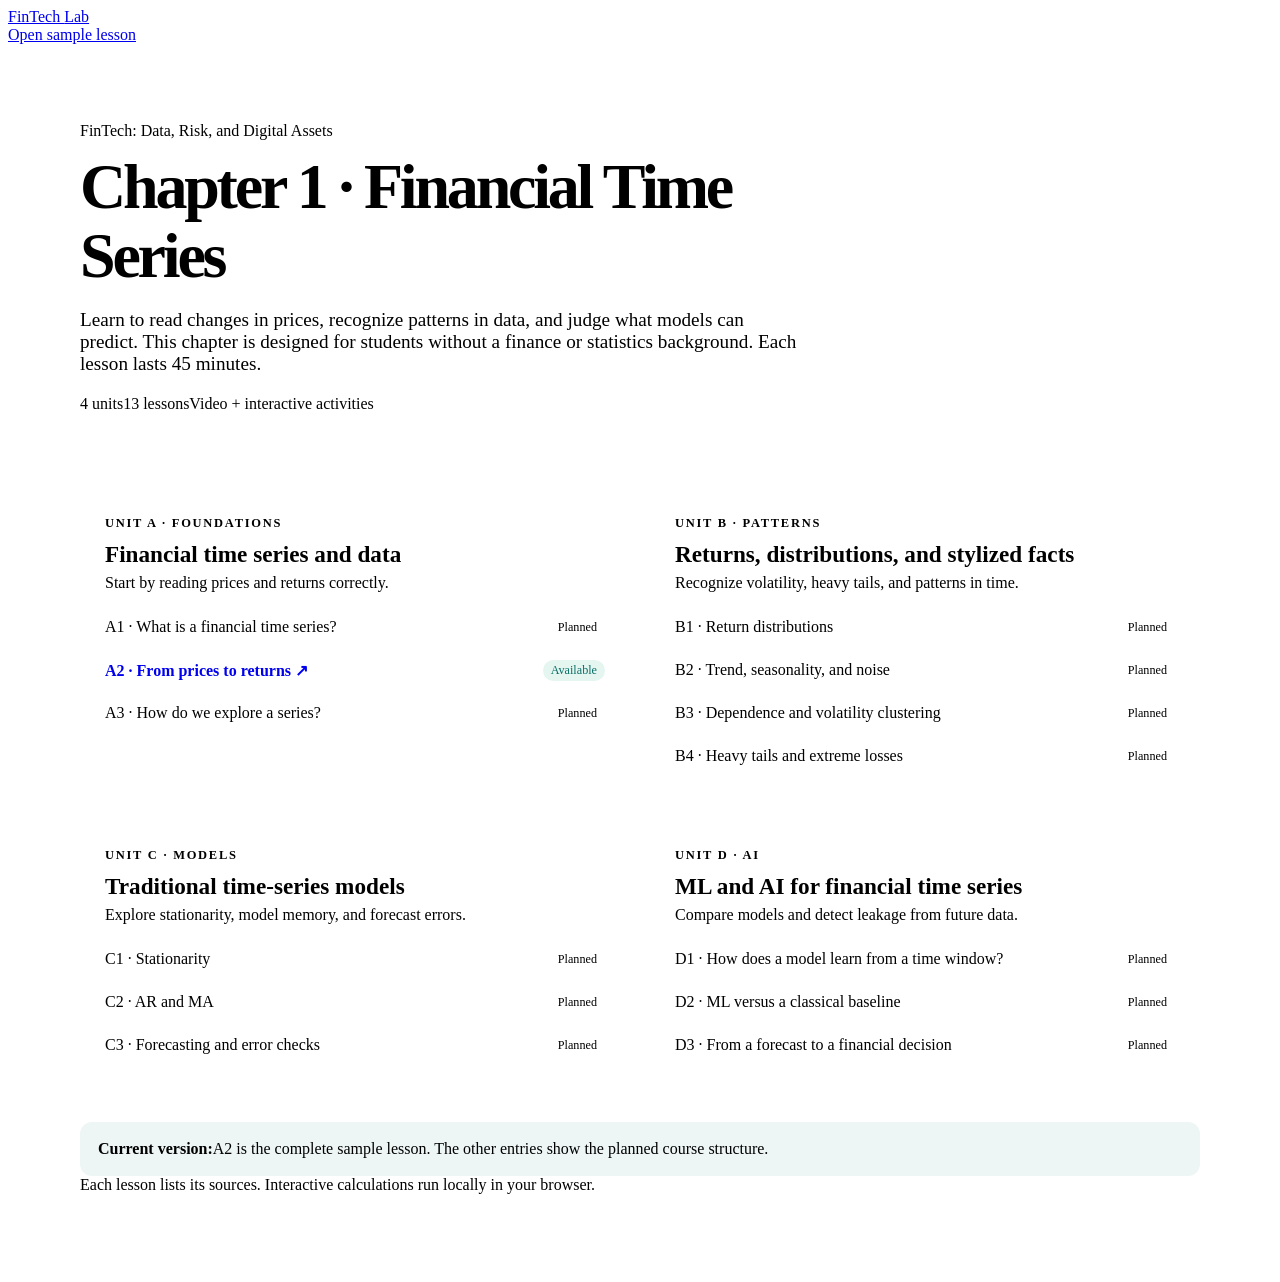
==== index.html @ 513e8976 "Publish course home and Pages configuration" ====
<!doctype html>
<html lang="en"><head><meta charset="utf-8"><meta name="viewport" content="width=device-width,initial-scale=1"><title>Chapter 1 · Financial Time Series</title><link rel="stylesheet" href="a2/style.css"><style>.home{max-width:1120px;margin:auto;padding:38px 24px 80px}.home-hero{padding:40px 0 42px;border-bottom:1px solid var(--line)}.home-hero h1{font-size:clamp(2.5rem,5vw,4.4rem);line-height:1.08;letter-spacing:-.05em;max-width:800px;margin:12px 0}.home-hero p{font-size:1.2rem;color:var(--muted);max-width:720px}.course-grid{display:grid;grid-template-columns:repeat(2,minmax(0,1fr));gap:20px;margin-top:36px}.unit{border:1px solid var(--line);border-radius:16px;padding:25px;background:#fff}.unit .letter{color:var(--teal);font-size:.78rem;font-weight:800;letter-spacing:.14em}.unit h2{font-size:1.45rem;line-height:1.25;margin:9px 0 5px}.unit p{color:var(--muted);margin:0 0 14px}.lesson-list{list-style:none;margin:0;padding:0}.lesson-list li{border-top:1px solid var(--line);padding:11px 0;display:flex;justify-content:space-between;gap:10px;align-items:center}.lesson-list a{font-weight:700;text-decoration:none}.soon{font-size:.76rem;color:var(--muted);background:var(--wash);padding:3px 8px;border-radius:100px}.live{font-size:.76rem;color:#096f68;background:#e5f5ef;padding:3px 8px;border-radius:100px}.home-note{margin-top:30px;background:#edf6f5;padding:18px;border-radius:12px}@media(max-width:720px){.course-grid{grid-template-columns:1fr}}</style></head>
<body><header class="site-header"><a class="brand" href="index.html">FinTech <span>Lab</span></a><nav class="head-links"><a href="a2/index.html">Open sample lesson</a></nav></header><main class="home"><div class="home-hero"><div class="eyebrow">FinTech: Data, Risk, and Digital Assets</div><h1>Chapter 1 · Financial Time Series</h1><p>Learn to read changes in prices, recognize patterns in data, and judge what models can predict. This chapter is designed for students without a finance or statistics background. Each lesson lasts 45 minutes.</p><div class="meta"><span class="chip">4 units</span><span class="chip">13 lessons</span><span class="chip">Video + interactive activities</span></div></div>
<div class="course-grid">
  <section class="unit"><div class="letter">UNIT A · FOUNDATIONS</div><h2>Financial time series and data</h2><p>Start by reading prices and returns correctly.</p><ul class="lesson-list"><li><span>A1 · What is a financial time series?</span><span class="soon">Planned</span></li><li><a href="a2/index.html">A2 · From prices to returns ↗</a><span class="live">Available</span></li><li><span>A3 · How do we explore a series?</span><span class="soon">Planned</span></li></ul></section>
  <section class="unit"><div class="letter">UNIT B · PATTERNS</div><h2>Returns, distributions, and stylized facts</h2><p>Recognize volatility, heavy tails, and patterns in time.</p><ul class="lesson-list"><li><span>B1 · Return distributions</span><span class="soon">Planned</span></li><li><span>B2 · Trend, seasonality, and noise</span><span class="soon">Planned</span></li><li><span>B3 · Dependence and volatility clustering</span><span class="soon">Planned</span></li><li><span>B4 · Heavy tails and extreme losses</span><span class="soon">Planned</span></li></ul></section>
  <section class="unit"><div class="letter">UNIT C · MODELS</div><h2>Traditional time-series models</h2><p>Explore stationarity, model memory, and forecast errors.</p><ul class="lesson-list"><li><span>C1 · Stationarity</span><span class="soon">Planned</span></li><li><span>C2 · AR and MA</span><span class="soon">Planned</span></li><li><span>C3 · Forecasting and error checks</span><span class="soon">Planned</span></li></ul></section>
  <section class="unit"><div class="letter">UNIT D · AI</div><h2>ML and AI for financial time series</h2><p>Compare models and detect leakage from future data.</p><ul class="lesson-list"><li><span>D1 · How does a model learn from a time window?</span><span class="soon">Planned</span></li><li><span>D2 · ML versus a classical baseline</span><span class="soon">Planned</span></li><li><span>D3 · From a forecast to a financial decision</span><span class="soon">Planned</span></li></ul></section>
</div><div class="home-note"><strong>Current version:</strong>A2 is the complete sample lesson. The other entries show the planned course structure.</div><footer class="course-footer">Each lesson lists its sources. Interactive calculations run locally in your browser.</footer></main></body></html>
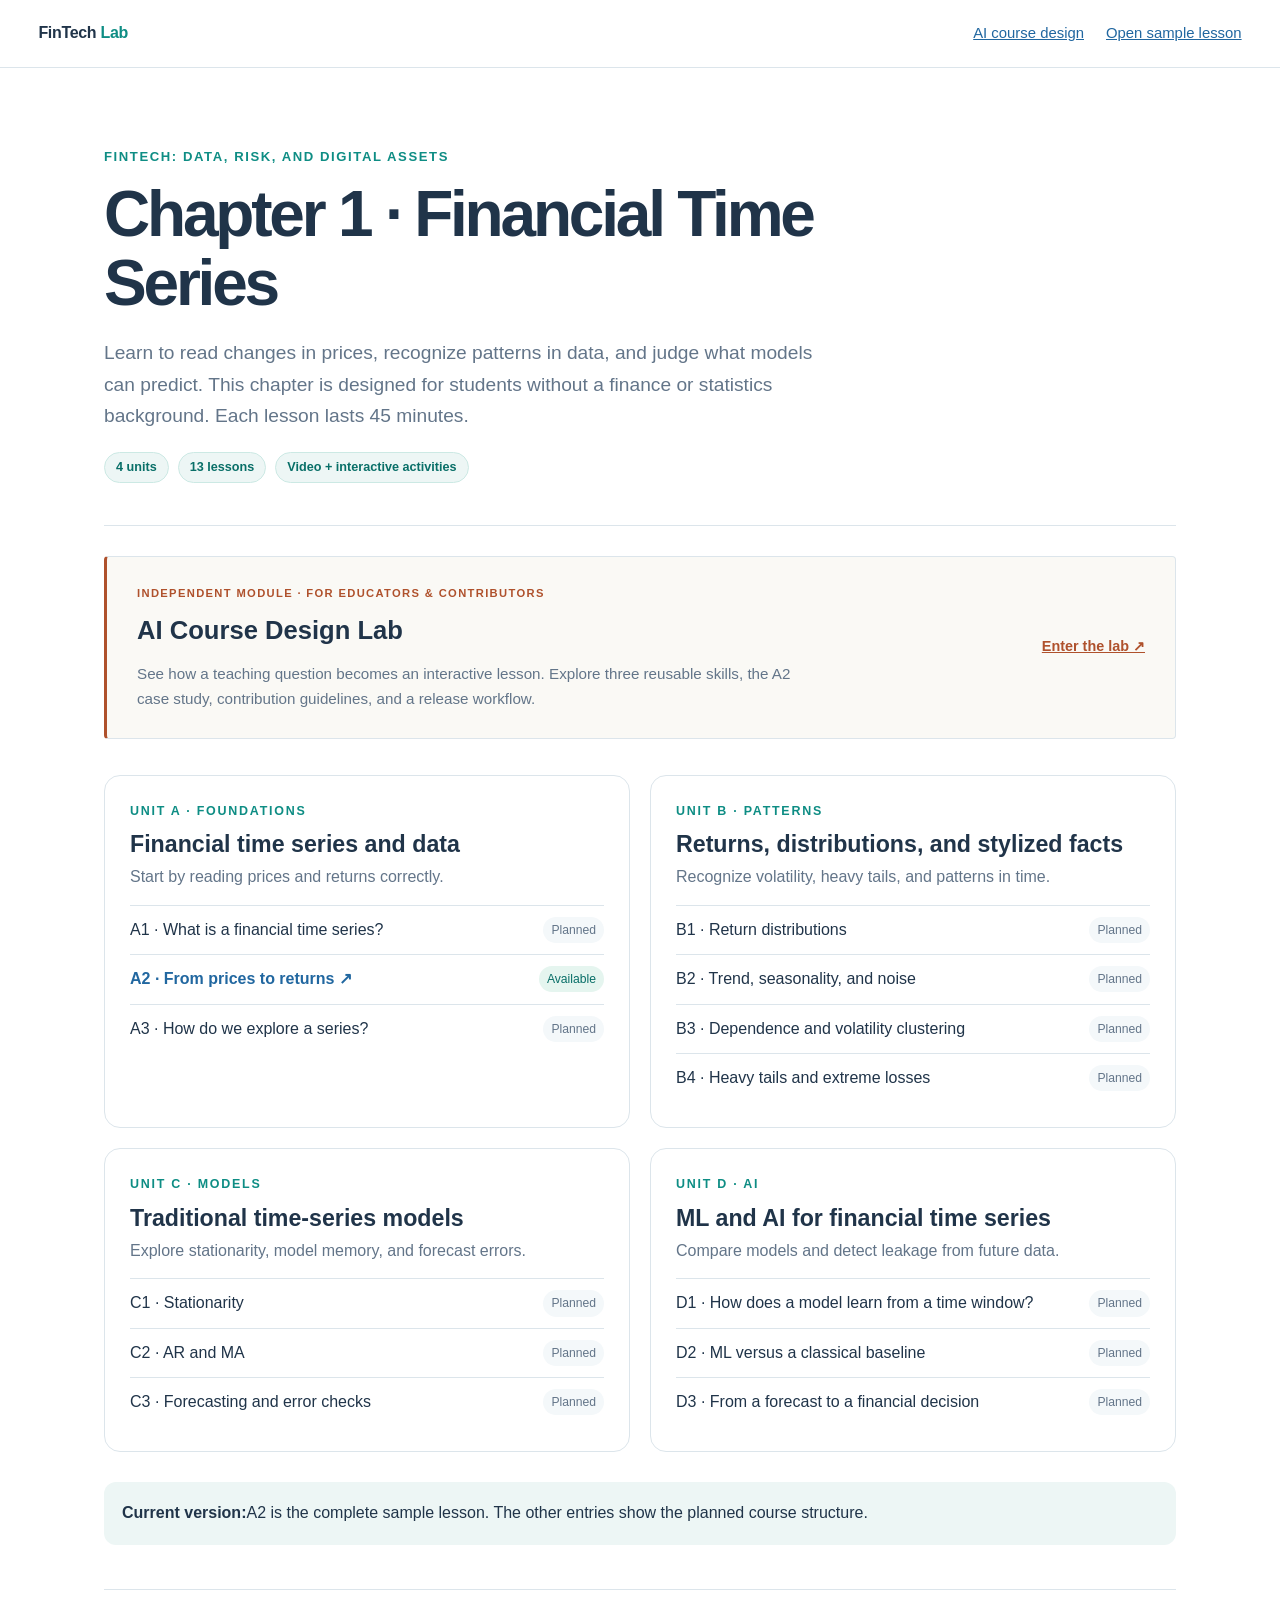
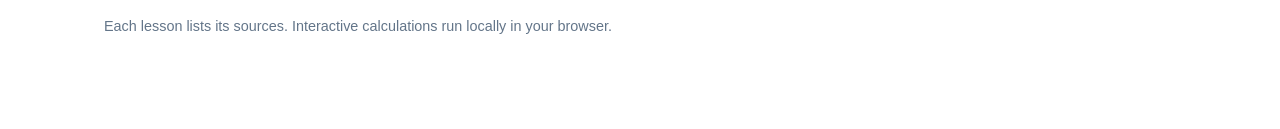
==== commit adc4d0cb: "Add AI course design entry and contribution guidelines" ====
--- a/index.html
+++ b/index.html
@@ -1,6 +1,7 @@
 <!doctype html>
-<html lang="en"><head><meta charset="utf-8"><meta name="viewport" content="width=device-width,initial-scale=1"><title>Chapter 1 · Financial Time Series</title><link rel="stylesheet" href="a2/style.css"><style>.home{max-width:1120px;margin:auto;padding:38px 24px 80px}.home-hero{padding:40px 0 42px;border-bottom:1px solid var(--line)}.home-hero h1{font-size:clamp(2.5rem,5vw,4.4rem);line-height:1.08;letter-spacing:-.05em;max-width:800px;margin:12px 0}.home-hero p{font-size:1.2rem;color:var(--muted);max-width:720px}.course-grid{display:grid;grid-template-columns:repeat(2,minmax(0,1fr));gap:20px;margin-top:36px}.unit{border:1px solid var(--line);border-radius:16px;padding:25px;background:#fff}.unit .letter{color:var(--teal);font-size:.78rem;font-weight:800;letter-spacing:.14em}.unit h2{font-size:1.45rem;line-height:1.25;margin:9px 0 5px}.unit p{color:var(--muted);margin:0 0 14px}.lesson-list{list-style:none;margin:0;padding:0}.lesson-list li{border-top:1px solid var(--line);padding:11px 0;display:flex;justify-content:space-between;gap:10px;align-items:center}.lesson-list a{font-weight:700;text-decoration:none}.soon{font-size:.76rem;color:var(--muted);background:var(--wash);padding:3px 8px;border-radius:100px}.live{font-size:.76rem;color:#096f68;background:#e5f5ef;padding:3px 8px;border-radius:100px}.home-note{margin-top:30px;background:#edf6f5;padding:18px;border-radius:12px}@media(max-width:720px){.course-grid{grid-template-columns:1fr}}</style></head>
-<body><header class="site-header"><a class="brand" href="index.html">FinTech <span>Lab</span></a><nav class="head-links"><a href="a2/index.html">Open sample lesson</a></nav></header><main class="home"><div class="home-hero"><div class="eyebrow">FinTech: Data, Risk, and Digital Assets</div><h1>Chapter 1 · Financial Time Series</h1><p>Learn to read changes in prices, recognize patterns in data, and judge what models can predict. This chapter is designed for students without a finance or statistics background. Each lesson lasts 45 minutes.</p><div class="meta"><span class="chip">4 units</span><span class="chip">13 lessons</span><span class="chip">Video + interactive activities</span></div></div>
+<html lang="en"><head><meta charset="utf-8"><meta name="viewport" content="width=device-width,initial-scale=1"><title>Chapter 1 · Financial Time Series</title><link rel="stylesheet" href="a2/style.css"><style>.home{max-width:1120px;margin:auto;padding:38px 24px 80px}.home-hero{padding:40px 0 42px;border-bottom:1px solid var(--line)}.home-hero h1{font-size:clamp(2.5rem,5vw,4.4rem);line-height:1.08;letter-spacing:-.05em;max-width:800px;margin:12px 0}.home-hero p{font-size:1.2rem;color:var(--muted);max-width:720px}.course-grid{display:grid;grid-template-columns:repeat(2,minmax(0,1fr));gap:20px;margin-top:36px}.unit{border:1px solid var(--line);border-radius:16px;padding:25px;background:#fff}.unit .letter{color:var(--teal);font-size:.78rem;font-weight:800;letter-spacing:.14em}.unit h2{font-size:1.45rem;line-height:1.25;margin:9px 0 5px}.unit p{color:var(--muted);margin:0 0 14px}.lesson-list{list-style:none;margin:0;padding:0}.lesson-list li{border-top:1px solid var(--line);padding:11px 0;display:flex;justify-content:space-between;gap:10px;align-items:center}.lesson-list a{font-weight:700;text-decoration:none}.soon{font-size:.76rem;color:var(--muted);background:var(--wash);padding:3px 8px;border-radius:100px}.live{font-size:.76rem;color:#096f68;background:#e5f5ef;padding:3px 8px;border-radius:100px}.home-note{margin-top:30px;background:#edf6f5;padding:18px;border-radius:12px}@media(max-width:720px){.course-grid{grid-template-columns:1fr}}.maker-module{display:grid;grid-template-columns:1fr auto;gap:24px;align-items:center;margin-top:30px;padding:27px 30px;border:1px solid var(--line);border-left:3px solid #af512c;border-radius:4px;background:#faf9f5}.maker-module .letter{font-size:.7rem;letter-spacing:.12em;color:#af512c;font-weight:700}.maker-module h2{font-size:1.6rem;margin:7px 0 9px}.maker-module p{color:var(--muted);margin:0;max-width:680px;font-size:.95rem}.maker-module>a{white-space:nowrap;color:#af512c;font-weight:700;font-size:.9rem}.head-links{display:flex;gap:22px}@media(max-width:720px){.maker-module{grid-template-columns:1fr;padding:22px}.head-links{gap:12px;font-size:.75rem}}</style></head>
+<body><header class="site-header"><a class="brand" href="index.html">FinTech <span>Lab</span></a><nav class="head-links"><a href="ai-course-design/index.html">AI course design</a><a href="a2/index.html">Open sample lesson</a></nav></header><main class="home"><div class="home-hero"><div class="eyebrow">FinTech: Data, Risk, and Digital Assets</div><h1>Chapter 1 · Financial Time Series</h1><p>Learn to read changes in prices, recognize patterns in data, and judge what models can predict. This chapter is designed for students without a finance or statistics background. Each lesson lasts 45 minutes.</p><div class="meta"><span class="chip">4 units</span><span class="chip">13 lessons</span><span class="chip">Video + interactive activities</span></div></div>
+<section class="maker-module" aria-labelledby="maker-title"><div><div class="letter">INDEPENDENT MODULE · FOR EDUCATORS &amp; CONTRIBUTORS</div><h2 id="maker-title">AI Course Design Lab</h2><p>See how a teaching question becomes an interactive lesson. Explore three reusable skills, the A2 case study, contribution guidelines, and a release workflow.</p></div><a href="ai-course-design/index.html">Enter the lab ↗</a></section>
 <div class="course-grid">
   <section class="unit"><div class="letter">UNIT A · FOUNDATIONS</div><h2>Financial time series and data</h2><p>Start by reading prices and returns correctly.</p><ul class="lesson-list"><li><span>A1 · What is a financial time series?</span><span class="soon">Planned</span></li><li><a href="a2/index.html">A2 · From prices to returns ↗</a><span class="live">Available</span></li><li><span>A3 · How do we explore a series?</span><span class="soon">Planned</span></li></ul></section>
   <section class="unit"><div class="letter">UNIT B · PATTERNS</div><h2>Returns, distributions, and stylized facts</h2><p>Recognize volatility, heavy tails, and patterns in time.</p><ul class="lesson-list"><li><span>B1 · Return distributions</span><span class="soon">Planned</span></li><li><span>B2 · Trend, seasonality, and noise</span><span class="soon">Planned</span></li><li><span>B3 · Dependence and volatility clustering</span><span class="soon">Planned</span></li><li><span>B4 · Heavy tails and extreme losses</span><span class="soon">Planned</span></li></ul></section>
--- a/a2/style.css
+++ b/a2/style.css
@@ -0,0 +1,14 @@
+:root{--ink:#203449;--muted:#637589;--blue:#2167a0;--teal:#0e8d84;--orange:#c87229;--line:#dce5eb;--paper:#fff;--wash:#f4f8fa;--good:#d9f2e9;--bad:#fff0df;font-family:Inter,Arial,"Noto Sans SC",sans-serif;color:var(--ink)}
+*{box-sizing:border-box}html{scroll-behavior:smooth}body{margin:0;background:var(--paper);line-height:1.65}a{color:var(--blue)}button,input{font:inherit}button{cursor:pointer}.site-header{height:68px;border-bottom:1px solid var(--line);display:flex;align-items:center;justify-content:space-between;padding:0 clamp(18px,3vw,42px);background:#fff;position:sticky;top:0;z-index:10}.brand{font-weight:800;letter-spacing:-.02em;text-decoration:none;color:var(--ink)}.brand span{color:var(--teal)}.head-links{display:flex;gap:22px;font-size:.93rem}.shell{display:grid;grid-template-columns:230px minmax(0,820px) 190px;gap:clamp(22px,3vw,48px);max-width:1450px;margin:auto;padding:34px clamp(18px,3vw,40px)}.left-nav,.right-nav{align-self:start;position:sticky;top:100px;font-size:.9rem}.left-nav h3,.right-nav h3{font-size:.74rem;text-transform:uppercase;letter-spacing:.11em;color:var(--muted);margin:0 0 12px}.left-nav a,.right-nav a{display:block;text-decoration:none;color:var(--muted);padding:8px 10px;border-radius:8px}.left-nav a:hover,.right-nav a:hover,.left-nav a.active{background:var(--wash);color:var(--blue)}.left-nav a.active{border-left:3px solid var(--teal);font-weight:700}.right-nav{border-left:1px solid var(--line);padding-left:16px}.eyebrow{color:var(--teal);font-size:.82rem;text-transform:uppercase;letter-spacing:.12em;font-weight:800}.hero{border-bottom:1px solid var(--line);padding:13px 0 28px}.hero h1{font-size:clamp(2.1rem,4vw,3.25rem);line-height:1.18;letter-spacing:-.045em;margin:.4rem 0}.hero p{font-size:1.13rem;color:var(--muted);max-width:670px;margin:0}.meta{display:flex;flex-wrap:wrap;gap:9px;margin-top:20px}.chip{background:#edf6f5;color:#096f68;border:1px solid #cce9e4;border-radius:100px;padding:4px 11px;font-size:.79rem;font-weight:700}.lesson-section{padding-top:33px;scroll-margin-top:86px}.lesson-section h2{font-size:1.55rem;letter-spacing:-.025em;margin:0 0 12px}.lesson-section p{margin:.65rem 0 1rem}.callout{background:#edf6f5;border-left:4px solid var(--teal);padding:15px 18px;border-radius:0 9px 9px 0}.formula{background:#f1f5f8;border:1px solid var(--line);border-radius:12px;padding:17px 22px;margin:18px 0;font-size:1.18rem;font-weight:700;overflow:auto}.steps{display:grid;grid-template-columns:repeat(3,1fr);gap:12px;margin:20px 0}.step{border:1px solid var(--line);border-radius:12px;padding:16px;background:#fff}.step strong{display:block;font-size:1.2rem;color:var(--blue)}.step small{color:var(--muted)}.media-card,.game-card{border:1px solid var(--line);border-radius:16px;overflow:hidden;box-shadow:0 7px 24px #1639550a;background:#fff}.media-card video{display:block;width:100%;background:#303030}.media-caption{padding:13px 18px;color:var(--muted);font-size:.9rem}.game-card{padding:22px}.game-head{display:flex;align-items:baseline;justify-content:space-between;gap:15px}.game-head h3{margin:0;font-size:1.2rem}.game-head small{color:var(--muted)}.controls{display:grid;grid-template-columns:repeat(2,1fr);gap:20px;margin:18px 0}.control{background:var(--wash);padding:15px;border-radius:12px}.control label{display:flex;justify-content:space-between;font-weight:700;margin-bottom:8px}.control output{color:var(--teal)}.control input{width:100%;accent-color:var(--teal)}.control .range-labels{display:flex;justify-content:space-between;color:var(--muted);font-size:.76rem}.money-row{display:grid;grid-template-columns:repeat(3,1fr);gap:10px}.money-box{border:1px solid var(--line);padding:14px;border-radius:12px}.money-box small{display:block;color:var(--muted)}.money-box b{display:block;font-size:1.45rem}.money-box:last-child{background:#edf6f5;border-color:#b9ded9}.game-equation{background:#f8fafb;border:1px dashed #b9cbd5;border-radius:10px;padding:11px 15px;margin-top:15px;font-family:ui-monospace,monospace}.challenge{padding:16px;background:#fff8ef;border-radius:12px;margin-top:18px}.challenge h4{margin:0 0 5px}.challenge p{margin:0 0 10px}.challenge button,.primary-link{display:inline-block;background:var(--blue);color:white;border:0;border-radius:8px;padding:9px 14px;text-decoration:none;font-weight:700}.feedback{margin-top:12px;padding:10px 12px;border-radius:8px;background:var(--wash)}.feedback.good{background:var(--good)}.feedback.try{background:var(--bad)}.comparison{width:100%;border-collapse:collapse;margin:18px 0}.comparison th,.comparison td{text-align:left;border-bottom:1px solid var(--line);padding:11px 10px}.comparison th{background:var(--wash)}.quiz{border:1px solid var(--line);border-radius:12px;padding:18px}.quiz label{display:block;margin:8px 0}.quiz button{margin-top:10px;padding:8px 13px;background:var(--teal);color:#fff;border:0;border-radius:7px}.source-list{font-size:.91rem;color:var(--muted)}.course-footer{margin:44px 0 10px;border-top:1px solid var(--line);padding-top:25px;color:var(--muted);font-size:.9rem}
+@media(max-width:1050px){.shell{grid-template-columns:180px minmax(0,1fr)}.right-nav{display:none}}@media(max-width:700px){.shell{display:block;padding:18px}.left-nav{position:static;display:flex;overflow:auto;gap:4px;white-space:nowrap;margin-bottom:20px}.left-nav h3{display:none}.left-nav a{border:1px solid var(--line)}.head-links{gap:10px}.steps,.controls,.money-row{grid-template-columns:1fr}.site-header{height:58px}.hero h1{font-size:2rem}}@media(prefers-reduced-motion:reduce){html{scroll-behavior:auto}}
+.bar-chart{display:flex;align-items:end;justify-content:space-around;gap:15px;height:190px;border-bottom:2px solid var(--line);margin:19px 0 12px;padding:0 10px}.bar-col{width:30%;display:flex;align-items:center;flex-direction:column;justify-content:flex-end;height:100%}.bar-col .bar{width:min(82px,70%);border-radius:8px 8px 0 0;background:var(--blue);transition:height .16s}.bar-col:nth-child(2) .bar{background:var(--teal)}.bar-col:nth-child(3) .bar{background:var(--orange)}.bar-col strong{font-size:.88rem}.bar-col small{font-size:.79rem;color:var(--muted);margin-top:6px}.bar-col .bar-label{font-size:.8rem;font-weight:700;margin-bottom:3px}
+/* Scene and distribution lab */
+:root{font-family:Inter,Arial,sans-serif}.story-figure{margin:18px 0;border:1px solid var(--line);border-radius:16px;overflow:hidden;background:#f6f8fa}.story-figure img{display:block;width:100%;aspect-ratio:16/9;object-fit:cover}.story-figure figcaption{padding:8px 15px;color:var(--muted);font-size:.84rem}.dialogue{display:grid;grid-template-columns:repeat(3,1fr);gap:10px;margin:18px 0}.dialogue p{margin:0;background:#edf6f5;border:1px solid #cce9e4;border-radius:12px;padding:13px 15px;line-height:1.45}.dialogue p:nth-child(2){background:#eff5fb;border-color:#d3e2f0}.dialogue p:nth-child(3){background:#fff6ea;border-color:#f0debf}.choice{margin:4px 4px 4px 9px;border:1px solid var(--teal);color:var(--teal);background:white;border-radius:7px;padding:3px 10px;font-weight:700}.choice:hover{background:#dff4f0}#price-feedback{display:block;margin-top:6px;font-weight:600}.bridge{color:var(--muted)}.equation-sequence{display:grid;grid-template-columns:repeat(3,1fr);gap:12px;margin:16px 0}.equation-sequence>div{border:1px solid var(--line);border-radius:12px;padding:15px;background:var(--wash)}.equation-sequence small,.equation-sequence b,.equation-sequence span{display:block}.equation-sequence small{color:var(--muted)}.equation-sequence b{font-size:1.15rem;color:var(--blue)}.equation-sequence span{font-size:.87rem}.log-proof{display:flex;align-items:center;justify-content:center;flex-wrap:wrap;gap:10px;border:1px solid #b6ddd8;background:#eff8f6;padding:14px;border-radius:10px;font-family:ui-monospace,monospace;font-size:clamp(.85rem,1.8vw,1.1rem)}.lab-controls{display:flex;align-items:end;gap:16px;flex-wrap:wrap;margin:16px 0}.lab-controls label{font-weight:700}.lab-controls select{margin-left:6px;padding:5px;border:1px solid var(--line);border-radius:6px}.lab-controls input{display:block;width:200px;accent-color:var(--teal)}.lab-buttons{display:flex;gap:8px}.lab-buttons button{border:0;border-radius:8px;background:var(--blue);color:white;padding:8px 12px;font-weight:700}.lab-buttons button:nth-child(2){background:#eaf0f4;color:var(--ink)}.lab-stats{display:grid;grid-template-columns:repeat(3,1fr);gap:8px}.lab-stats>div{border:1px solid var(--line);border-radius:10px;padding:9px 13px}.lab-stats small,.lab-stats strong{display:block}.lab-stats small{color:var(--muted)}.lab-stats strong{font-size:1.2rem}.chart-grid{display:grid;grid-template-columns:repeat(2,minmax(0,1fr));gap:12px;margin:14px 0}.chart-grid figure{margin:0;border:1px solid var(--line);border-radius:11px;padding:10px;min-width:0}.chart-grid figcaption{font-size:.86rem;font-weight:700;color:var(--ink)}.lab-chart{display:block;width:100%;height:auto}.challenge label{display:block;margin:5px 0}.challenge button{margin-top:7px}
+@media(max-width:700px){.dialogue,.equation-sequence,.lab-stats,.chart-grid{grid-template-columns:1fr}.story-figure img{aspect-ratio:4/3}.lab-controls{display:block}.lab-controls>*{display:block;margin:10px 0}.lab-buttons{display:flex}}
+.log-media{margin:18px 0}.log-media video{max-height:430px}
+.story-video{margin:16px 0}.transcript{border:1px solid var(--line);border-radius:10px;padding:10px 15px;margin:14px 0;background:var(--wash)}.transcript summary{cursor:pointer;font-weight:700;color:var(--blue)}.transcript p{margin:8px 0}.data-note{font-size:.87rem;color:var(--muted)}
+.story-sequence{margin:16px 0}.story-picture{display:block;width:100%;padding:0;border:0;background:#fff;cursor:pointer}.story-picture img{display:block;width:100%;aspect-ratio:16/9;object-fit:contain}.story-picture:focus-visible,.story-controls button:focus-visible{outline:3px solid var(--teal);outline-offset:3px}.story-caption{display:flex;align-items:baseline;gap:14px;min-height:82px;padding:18px 22px;background:#f1f7f7}.story-caption span{flex:0 0 92px;color:#08746d;font-size:.83rem;font-weight:800;text-transform:uppercase;letter-spacing:.04em}.story-caption strong{font-size:clamp(1rem,2.1vw,1.28rem);line-height:1.35}.story-controls{display:flex;align-items:center;justify-content:space-between;gap:12px;padding:11px 18px;border-top:1px solid var(--line)}.story-controls button{border:1px solid var(--line);border-radius:8px;background:#fff;color:var(--blue);padding:7px 12px;font-weight:700}.story-controls button:hover:not(:disabled){background:var(--wash)}.story-controls button:disabled{opacity:.45;cursor:default}.story-controls span{color:var(--muted);font-size:.85rem;font-variant-numeric:tabular-nums}@media(max-width:700px){.story-caption{display:block;min-height:96px;padding:13px 16px}.story-caption span{display:block;margin-bottom:3px}}
+.story-caption[hidden]{display:none}
+
+.log-visual{margin:18px 0;border:1px solid var(--line);border-radius:14px;overflow:hidden;background:#f7fafb}.log-visual img{display:block;width:100%;height:auto}.log-visual figcaption{padding:10px 16px;background:#fff;color:var(--muted);font-size:.92rem}.log-visual figcaption strong{color:var(--ink)}
+.explore-card,.explore-figure,.noise-aside{border:1px solid var(--line);border-radius:14px;background:#fff;margin:17px 0;overflow:hidden}.explore-card{padding:16px}.explore-head{display:flex;align-items:baseline;justify-content:space-between;gap:10px}.explore-head h3{margin:0;font-size:1.1rem}.explore-head span{font-size:.82rem;color:var(--muted)}.view-switch{display:flex;flex-wrap:wrap;gap:7px;margin:13px 0}.view-switch button{border:1px solid #b6d3db;border-radius:8px;background:#fff;color:var(--blue);padding:7px 10px;font-weight:700}.view-switch button.selected{background:var(--blue);color:#fff}.bin-control{display:flex;align-items:center;gap:15px;font-size:.87rem}.bin-control input{accent-color:var(--teal)}.explore-plot{display:block;width:100%;height:auto}.explore-note{font-size:.9rem;color:var(--ink);background:#edf6f5;padding:9px 12px;border-radius:8px}.explore-figure figcaption{padding:9px 15px;font-weight:700;background:var(--wash)}.question-bridge{border-left:4px solid var(--blue);background:#eef5f9;padding:13px 16px;margin:19px 0}.concept-card{background:#e7f5f1;border-radius:11px;padding:15px 17px;margin:18px 0}.noise-aside{padding:11px 15px}.noise-aside summary{cursor:pointer;font-weight:700;color:var(--blue)}.closing-line{font-size:1.05rem}.closing-line strong{color:#08746d}@media(max-width:700px){.explore-head{display:block}.bin-control{display:block}.bin-control input{display:block;width:100%}}
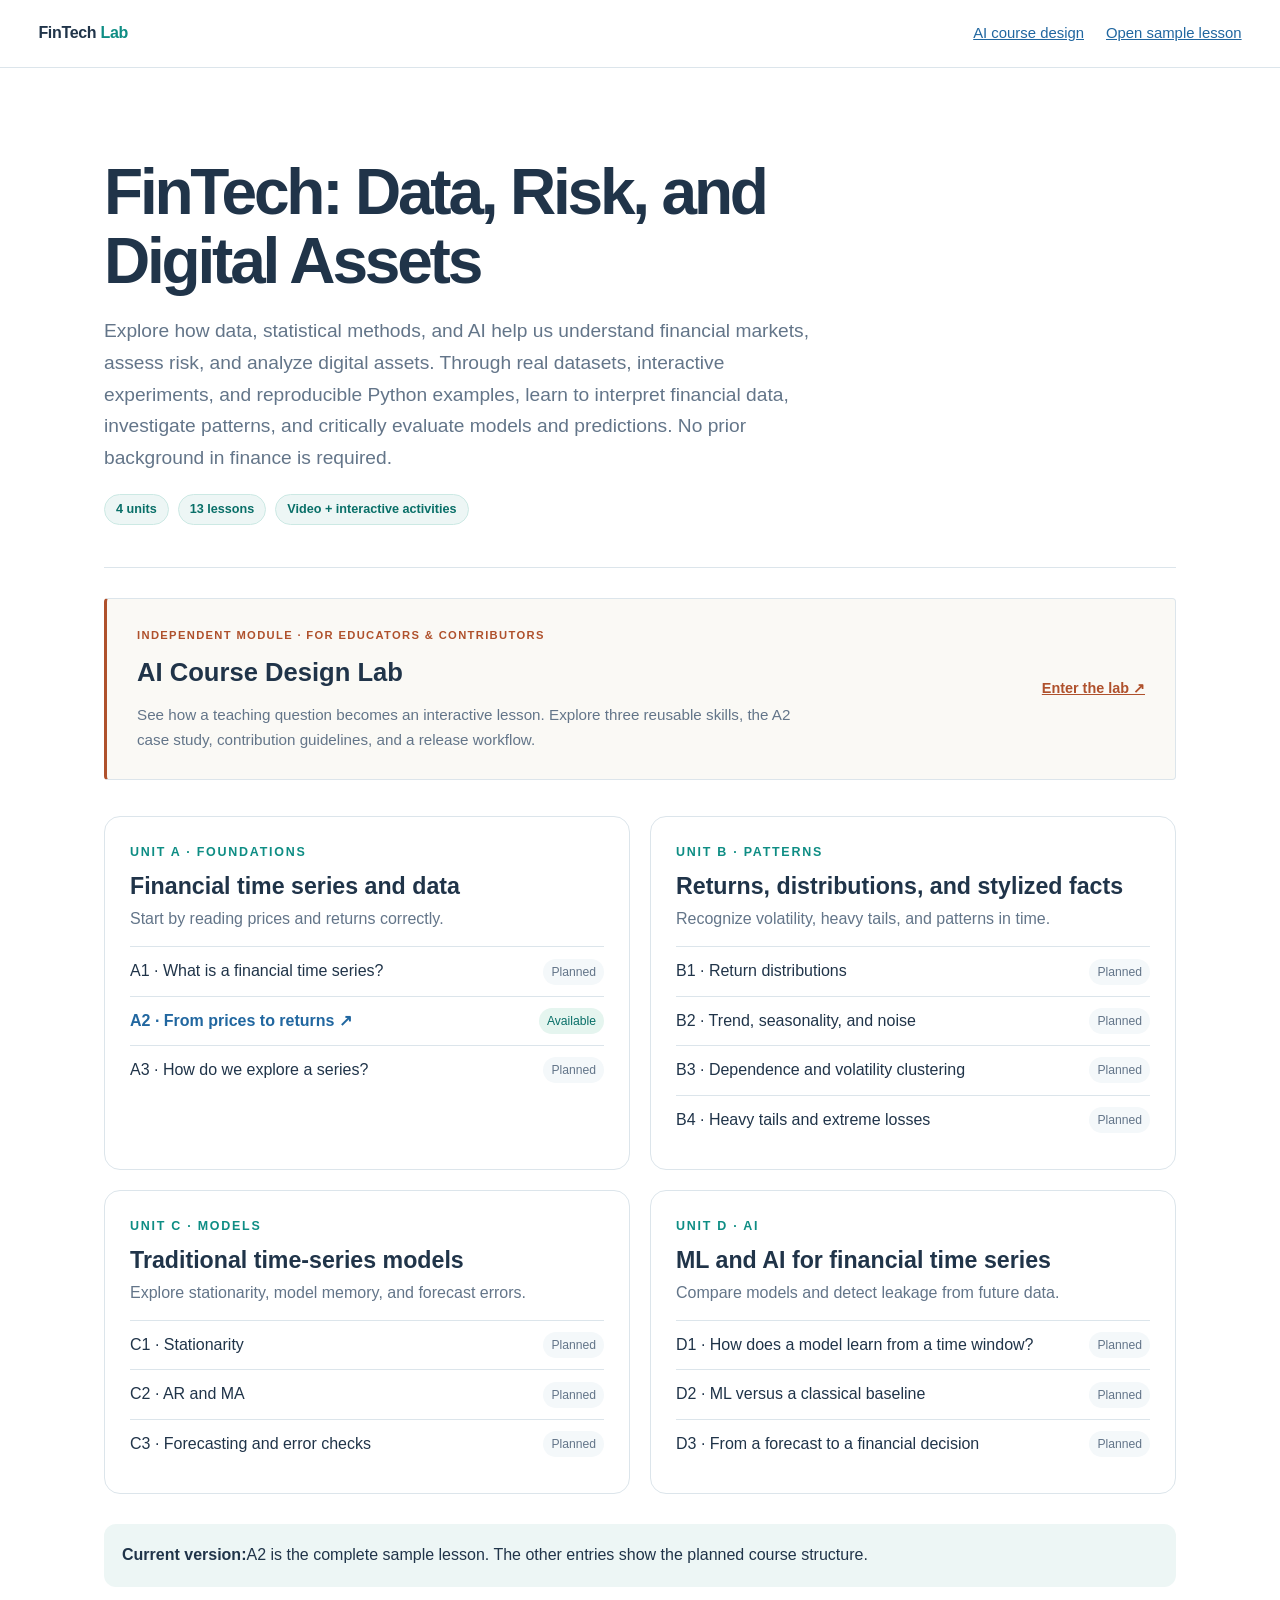
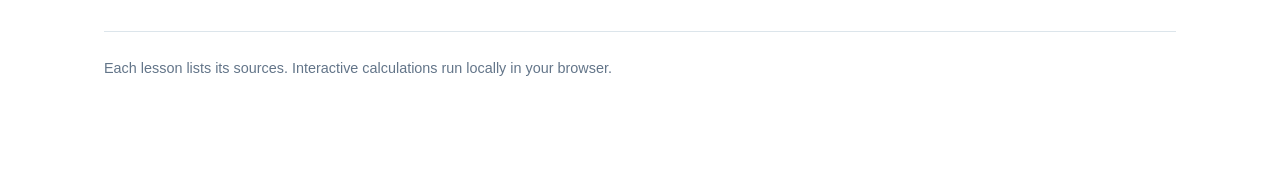
==== commit a863d064: "Update course homepage title and introduction" ====
--- a/index.html
+++ b/index.html
@@ -1,6 +1,6 @@
 <!doctype html>
-<html lang="en"><head><meta charset="utf-8"><meta name="viewport" content="width=device-width,initial-scale=1"><title>Chapter 1 · Financial Time Series</title><link rel="stylesheet" href="a2/style.css"><style>.home{max-width:1120px;margin:auto;padding:38px 24px 80px}.home-hero{padding:40px 0 42px;border-bottom:1px solid var(--line)}.home-hero h1{font-size:clamp(2.5rem,5vw,4.4rem);line-height:1.08;letter-spacing:-.05em;max-width:800px;margin:12px 0}.home-hero p{font-size:1.2rem;color:var(--muted);max-width:720px}.course-grid{display:grid;grid-template-columns:repeat(2,minmax(0,1fr));gap:20px;margin-top:36px}.unit{border:1px solid var(--line);border-radius:16px;padding:25px;background:#fff}.unit .letter{color:var(--teal);font-size:.78rem;font-weight:800;letter-spacing:.14em}.unit h2{font-size:1.45rem;line-height:1.25;margin:9px 0 5px}.unit p{color:var(--muted);margin:0 0 14px}.lesson-list{list-style:none;margin:0;padding:0}.lesson-list li{border-top:1px solid var(--line);padding:11px 0;display:flex;justify-content:space-between;gap:10px;align-items:center}.lesson-list a{font-weight:700;text-decoration:none}.soon{font-size:.76rem;color:var(--muted);background:var(--wash);padding:3px 8px;border-radius:100px}.live{font-size:.76rem;color:#096f68;background:#e5f5ef;padding:3px 8px;border-radius:100px}.home-note{margin-top:30px;background:#edf6f5;padding:18px;border-radius:12px}@media(max-width:720px){.course-grid{grid-template-columns:1fr}}.maker-module{display:grid;grid-template-columns:1fr auto;gap:24px;align-items:center;margin-top:30px;padding:27px 30px;border:1px solid var(--line);border-left:3px solid #af512c;border-radius:4px;background:#faf9f5}.maker-module .letter{font-size:.7rem;letter-spacing:.12em;color:#af512c;font-weight:700}.maker-module h2{font-size:1.6rem;margin:7px 0 9px}.maker-module p{color:var(--muted);margin:0;max-width:680px;font-size:.95rem}.maker-module>a{white-space:nowrap;color:#af512c;font-weight:700;font-size:.9rem}.head-links{display:flex;gap:22px}@media(max-width:720px){.maker-module{grid-template-columns:1fr;padding:22px}.head-links{gap:12px;font-size:.75rem}}</style></head>
-<body><header class="site-header"><a class="brand" href="index.html">FinTech <span>Lab</span></a><nav class="head-links"><a href="ai-course-design/index.html">AI course design</a><a href="a2/index.html">Open sample lesson</a></nav></header><main class="home"><div class="home-hero"><div class="eyebrow">FinTech: Data, Risk, and Digital Assets</div><h1>Chapter 1 · Financial Time Series</h1><p>Learn to read changes in prices, recognize patterns in data, and judge what models can predict. This chapter is designed for students without a finance or statistics background. Each lesson lasts 45 minutes.</p><div class="meta"><span class="chip">4 units</span><span class="chip">13 lessons</span><span class="chip">Video + interactive activities</span></div></div>
+<html lang="en"><head><meta charset="utf-8"><meta name="viewport" content="width=device-width,initial-scale=1"><title>FinTech: Data, Risk, and Digital Assets</title><link rel="stylesheet" href="a2/style.css"><style>.home{max-width:1120px;margin:auto;padding:38px 24px 80px}.home-hero{padding:40px 0 42px;border-bottom:1px solid var(--line)}.home-hero h1{font-size:clamp(2.5rem,5vw,4.4rem);line-height:1.08;letter-spacing:-.05em;max-width:800px;margin:12px 0}.home-hero p{font-size:1.2rem;color:var(--muted);max-width:720px}.course-grid{display:grid;grid-template-columns:repeat(2,minmax(0,1fr));gap:20px;margin-top:36px}.unit{border:1px solid var(--line);border-radius:16px;padding:25px;background:#fff}.unit .letter{color:var(--teal);font-size:.78rem;font-weight:800;letter-spacing:.14em}.unit h2{font-size:1.45rem;line-height:1.25;margin:9px 0 5px}.unit p{color:var(--muted);margin:0 0 14px}.lesson-list{list-style:none;margin:0;padding:0}.lesson-list li{border-top:1px solid var(--line);padding:11px 0;display:flex;justify-content:space-between;gap:10px;align-items:center}.lesson-list a{font-weight:700;text-decoration:none}.soon{font-size:.76rem;color:var(--muted);background:var(--wash);padding:3px 8px;border-radius:100px}.live{font-size:.76rem;color:#096f68;background:#e5f5ef;padding:3px 8px;border-radius:100px}.home-note{margin-top:30px;background:#edf6f5;padding:18px;border-radius:12px}@media(max-width:720px){.course-grid{grid-template-columns:1fr}}.maker-module{display:grid;grid-template-columns:1fr auto;gap:24px;align-items:center;margin-top:30px;padding:27px 30px;border:1px solid var(--line);border-left:3px solid #af512c;border-radius:4px;background:#faf9f5}.maker-module .letter{font-size:.7rem;letter-spacing:.12em;color:#af512c;font-weight:700}.maker-module h2{font-size:1.6rem;margin:7px 0 9px}.maker-module p{color:var(--muted);margin:0;max-width:680px;font-size:.95rem}.maker-module>a{white-space:nowrap;color:#af512c;font-weight:700;font-size:.9rem}.head-links{display:flex;gap:22px}@media(max-width:720px){.maker-module{grid-template-columns:1fr;padding:22px}.head-links{gap:12px;font-size:.75rem}}</style></head>
+<body><header class="site-header"><a class="brand" href="index.html">FinTech <span>Lab</span></a><nav class="head-links"><a href="ai-course-design/index.html">AI course design</a><a href="a2/index.html">Open sample lesson</a></nav></header><main class="home"><div class="home-hero"><h1>FinTech: Data, Risk, and Digital Assets</h1><p>Explore how data, statistical methods, and AI help us understand financial markets, assess risk, and analyze digital assets. Through real datasets, interactive experiments, and reproducible Python examples, learn to interpret financial data, investigate patterns, and critically evaluate models and predictions. No prior background in finance is required.</p><div class="meta"><span class="chip">4 units</span><span class="chip">13 lessons</span><span class="chip">Video + interactive activities</span></div></div>
 <section class="maker-module" aria-labelledby="maker-title"><div><div class="letter">INDEPENDENT MODULE · FOR EDUCATORS &amp; CONTRIBUTORS</div><h2 id="maker-title">AI Course Design Lab</h2><p>See how a teaching question becomes an interactive lesson. Explore three reusable skills, the A2 case study, contribution guidelines, and a release workflow.</p></div><a href="ai-course-design/index.html">Enter the lab ↗</a></section>
 <div class="course-grid">
   <section class="unit"><div class="letter">UNIT A · FOUNDATIONS</div><h2>Financial time series and data</h2><p>Start by reading prices and returns correctly.</p><ul class="lesson-list"><li><span>A1 · What is a financial time series?</span><span class="soon">Planned</span></li><li><a href="a2/index.html">A2 · From prices to returns ↗</a><span class="live">Available</span></li><li><span>A3 · How do we explore a series?</span><span class="soon">Planned</span></li></ul></section>
